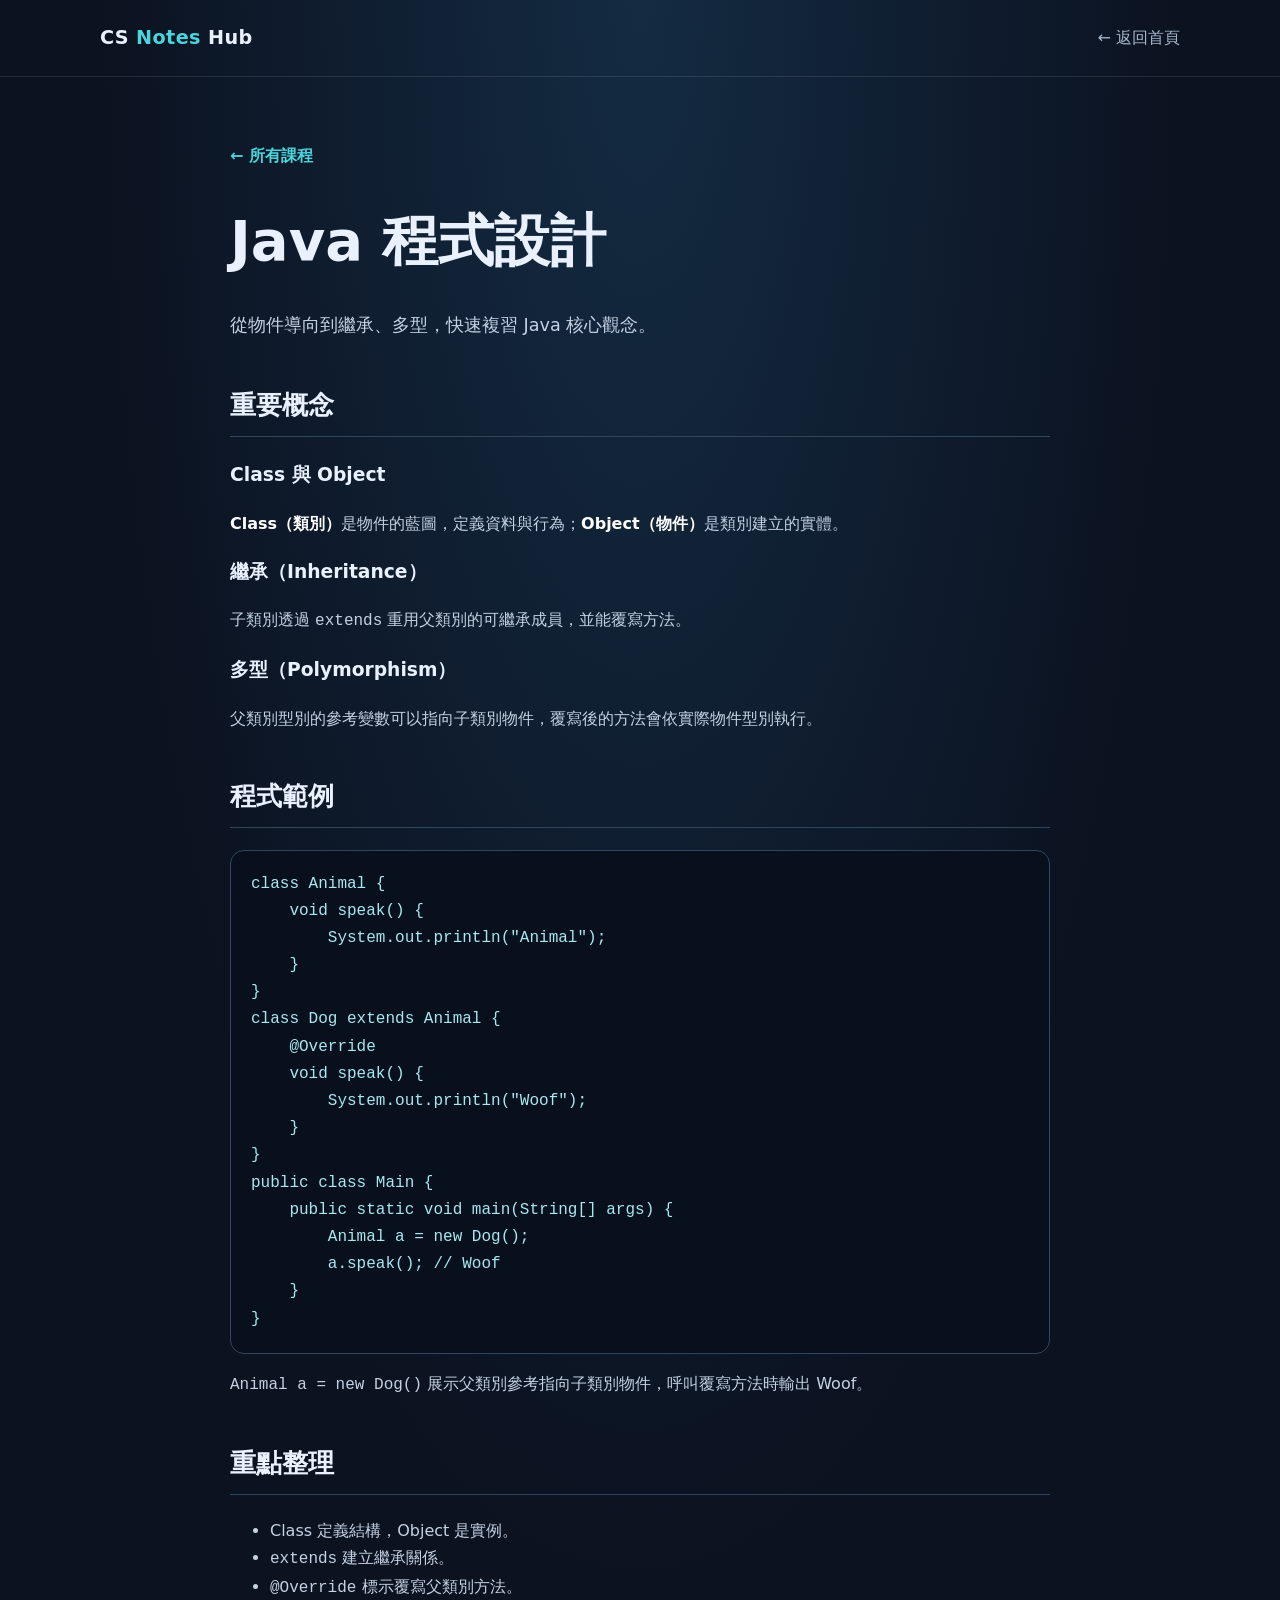
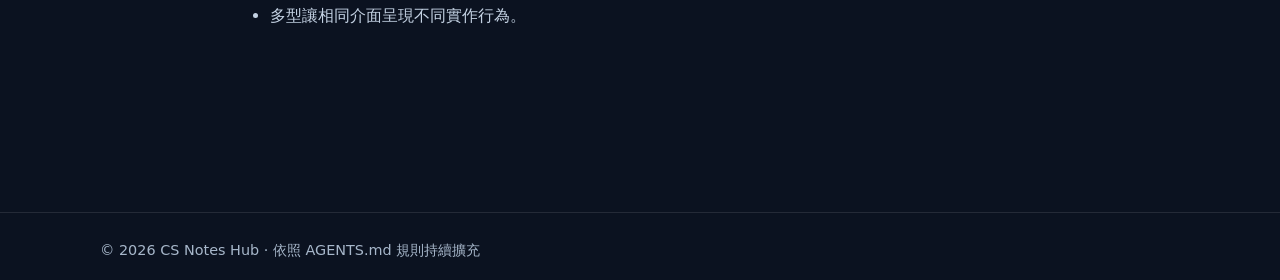
==== notes/java.html @ 1199af2c "Add notes/java.html" ====
<!doctype html><html lang="zh-Hant"><head><meta charset="utf-8"><meta name="viewport" content="width=device-width,initial-scale=1"><title>Java 程式設計 | CS Notes Hub</title><meta name="description" content="從物件導向到繼承、多型，快速複習 Java 核心觀念。"><link rel="stylesheet" href="../style.css"></head><body><header class="site-header"><nav class="container nav"><a class="logo" href="../index.html">CS <span>Notes</span> Hub</a><a href="../index.html">← 返回首頁</a></nav></header><main class="container article"><a class="back" href="../index.html">← 所有課程</a><h1>Java 程式設計</h1><p class="lead">從物件導向到繼承、多型，快速複習 Java 核心觀念。</p><section><h2>重要概念</h2><h3>Class 與 Object</h3><p><strong>Class（類別）</strong>是物件的藍圖，定義資料與行為；<strong>Object（物件）</strong>是類別建立的實體。</p><h3>繼承（Inheritance）</h3><p>子類別透過 <code>extends</code> 重用父類別的可繼承成員，並能覆寫方法。</p><h3>多型（Polymorphism）</h3><p>父類別型別的參考變數可以指向子類別物件，覆寫後的方法會依實際物件型別執行。</p></section><section><h2>程式範例</h2><pre><code>class Animal {
    void speak() {
        System.out.println("Animal");
    }
}
class Dog extends Animal {
    @Override
    void speak() {
        System.out.println("Woof");
    }
}
public class Main {
    public static void main(String[] args) {
        Animal a = new Dog();
        a.speak(); // Woof
    }
}</code></pre><p><code>Animal a = new Dog()</code> 展示父類別參考指向子類別物件，呼叫覆寫方法時輸出 Woof。</p></section><section><h2>重點整理</h2><ul><li>Class 定義結構，Object 是實例。</li><li><code>extends</code> 建立繼承關係。</li><li><code>@Override</code> 標示覆寫父類別方法。</li><li>多型讓相同介面呈現不同實作行為。</li></ul></section></main><footer><div class="container">© 2026 CS Notes Hub · 依照 AGENTS.md 規則持續擴充</div></footer></body></html>
---- style.css ----
:root{color-scheme:dark;--bg:#0b1220;--panel:#142237;--text:#e9f1ff;--muted:#a7b7ca;--accent:#4bd4db}*{box-sizing:border-box}html{scroll-behavior:smooth}body{margin:0;background:radial-gradient(ellipse at top,#142b42 0,#0b1220 60%);color:var(--text);font:16px/1.7 system-ui,-apple-system,"Noto Sans TC",sans-serif}a{color:inherit;text-decoration:none}a:focus-visible,input:focus-visible{outline:3px solid var(--accent);outline-offset:4px}.container{width:min(1080px,calc(100% - 40px));margin:auto}.site-header{border-bottom:1px solid #ffffff1a}.nav{min-height:76px;display:flex;justify-content:space-between;align-items:center}.logo{font-size:1.2rem;font-weight:800;letter-spacing:.02em}.logo span,em{color:var(--accent)}.nav>a:last-child{color:var(--muted)}.hero{padding:100px 0 85px}.eyebrow{color:var(--accent);font-size:.85rem;font-weight:800;letter-spacing:.2em}.hero h1{font-size:clamp(2.5rem,6vw,5rem);line-height:1.18;letter-spacing:-.04em;margin:18px 0}.hero em{font-style:normal}.lead{max-width:680px;font-size:1.1rem;color:var(--muted)}.tags{display:flex;flex-wrap:wrap;gap:10px;margin-top:28px}.tags span{padding:6px 13px;background:#ffffff12;border:1px solid #ffffff20;border-radius:100px;font-size:.85rem;color:#c9d7e9}.section-head{display:flex;justify-content:space-between;align-items:center;gap:16px}.section-head p{color:var(--muted)}h2{font-size:1.65rem}label{display:block;margin:10px 0 8px;color:var(--muted)}input{width:100%;padding:14px 17px;background:#15253a;border:1px solid #38506b;color:var(--text);border-radius:12px;font:inherit;margin-bottom:25px}.course-grid{display:grid;grid-template-columns:repeat(3,minmax(0,1fr));gap:20px}.course-card{display:flex;flex-direction:column;min-height:270px;padding:28px;background:var(--panel);border:1px solid #31465e;border-radius:20px;transition:transform .2s,border-color .2s}.course-card:hover{transform:translateY(-5px);border-color:var(--accent)}.emoji{font-size:2rem}.course-card h3{font-size:1.3rem;margin:14px 0 0}.course-card p{color:var(--muted);flex:1}.card-foot{font-weight:700;color:var(--accent)}footer{margin-top:90px;border-top:1px solid #ffffff1a;padding:25px 0;color:var(--muted);font-size:.9rem}.article{max-width:820px;padding:65px 0}.article h1{font-size:clamp(2rem,5vw,3.5rem);line-height:1.2}.article h2{margin-top:42px;border-bottom:1px solid #31465e;padding-bottom:8px}.article p,.article li{color:#c4d2e3}.article section{margin-bottom:28px}.back{color:var(--accent);font-weight:700}.article pre{padding:20px;overflow-x:auto;border:1px solid #31465e;border-radius:14px;background:#08101d;color:#a8e8ef}.article code{font-family:ui-monospace,Consolas,monospace}.article strong{color:#fff}@media(max-width:750px){.hero{padding:65px 0}.course-grid{grid-template-columns:1fr}.section-head{align-items:flex-start;flex-direction:column;gap:0}.course-card{min-height:210px}.article{padding-top:40px}}
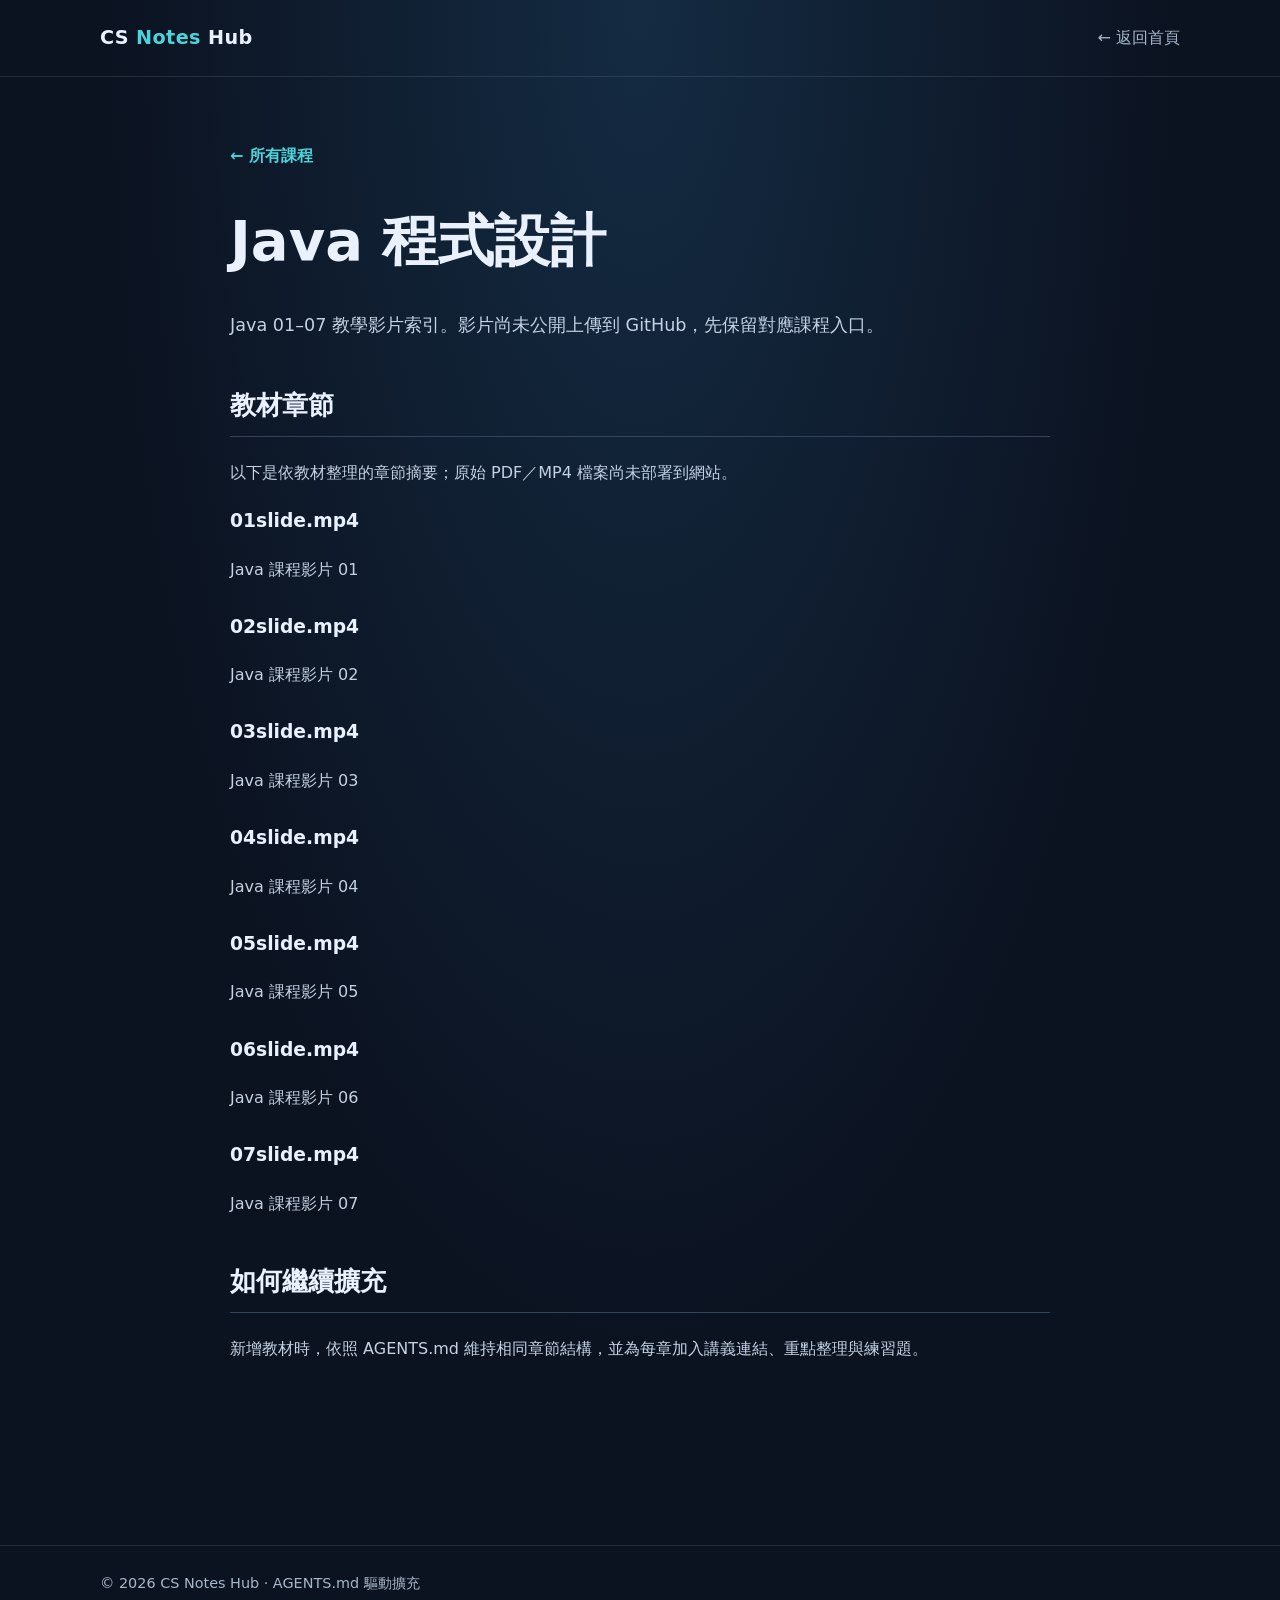
==== commit b6ae611f: "Organize uploaded course slide chapters in notes/java.html" ====
--- a/notes/java.html
+++ b/notes/java.html
@@ -1,17 +1 @@
-<!doctype html><html lang="zh-Hant"><head><meta charset="utf-8"><meta name="viewport" content="width=device-width,initial-scale=1"><title>Java 程式設計 | CS Notes Hub</title><meta name="description" content="從物件導向到繼承、多型，快速複習 Java 核心觀念。"><link rel="stylesheet" href="../style.css"></head><body><header class="site-header"><nav class="container nav"><a class="logo" href="../index.html">CS <span>Notes</span> Hub</a><a href="../index.html">← 返回首頁</a></nav></header><main class="container article"><a class="back" href="../index.html">← 所有課程</a><h1>Java 程式設計</h1><p class="lead">從物件導向到繼承、多型，快速複習 Java 核心觀念。</p><section><h2>重要概念</h2><h3>Class 與 Object</h3><p><strong>Class（類別）</strong>是物件的藍圖，定義資料與行為；<strong>Object（物件）</strong>是類別建立的實體。</p><h3>繼承（Inheritance）</h3><p>子類別透過 <code>extends</code> 重用父類別的可繼承成員，並能覆寫方法。</p><h3>多型（Polymorphism）</h3><p>父類別型別的參考變數可以指向子類別物件，覆寫後的方法會依實際物件型別執行。</p></section><section><h2>程式範例</h2><pre><code>class Animal {
-    void speak() {
-        System.out.println("Animal");
-    }
-}
-class Dog extends Animal {
-    @Override
-    void speak() {
-        System.out.println("Woof");
-    }
-}
-public class Main {
-    public static void main(String[] args) {
-        Animal a = new Dog();
-        a.speak(); // Woof
-    }
-}</code></pre><p><code>Animal a = new Dog()</code> 展示父類別參考指向子類別物件，呼叫覆寫方法時輸出 Woof。</p></section><section><h2>重點整理</h2><ul><li>Class 定義結構，Object 是實例。</li><li><code>extends</code> 建立繼承關係。</li><li><code>@Override</code> 標示覆寫父類別方法。</li><li>多型讓相同介面呈現不同實作行為。</li></ul></section></main><footer><div class="container">© 2026 CS Notes Hub · 依照 AGENTS.md 規則持續擴充</div></footer></body></html>+<!doctype html><html lang="zh-Hant"><head><meta charset="utf-8"><meta name="viewport" content="width=device-width,initial-scale=1"><title>Java 程式設計 | CS Notes Hub</title><link rel="stylesheet" href="../style.css"></head><body><header class="site-header"><nav class="container nav"><a class="logo" href="../index.html">CS <span>Notes</span> Hub</a><a href="../index.html">← 返回首頁</a></nav></header><main class="container article"><a class="back" href="../index.html">← 所有課程</a><h1>Java 程式設計</h1><p class="lead">Java 01–07 教學影片索引。影片尚未公開上傳到 GitHub，先保留對應課程入口。</p><section><h2>教材章節</h2><p>以下是依教材整理的章節摘要；原始 PDF／MP4 檔案尚未部署到網站。</p><section id="chapter-1"><h3>01slide.mp4</h3><p>Java 課程影片 01</p></section><section id="chapter-2"><h3>02slide.mp4</h3><p>Java 課程影片 02</p></section><section id="chapter-3"><h3>03slide.mp4</h3><p>Java 課程影片 03</p></section><section id="chapter-4"><h3>04slide.mp4</h3><p>Java 課程影片 04</p></section><section id="chapter-5"><h3>05slide.mp4</h3><p>Java 課程影片 05</p></section><section id="chapter-6"><h3>06slide.mp4</h3><p>Java 課程影片 06</p></section><section id="chapter-7"><h3>07slide.mp4</h3><p>Java 課程影片 07</p></section></section><section><h2>如何繼續擴充</h2><p>新增教材時，依照 AGENTS.md 維持相同章節結構，並為每章加入講義連結、重點整理與練習題。</p></section></main><footer><div class="container">© 2026 CS Notes Hub · AGENTS.md 驅動擴充</div></footer></body></html>
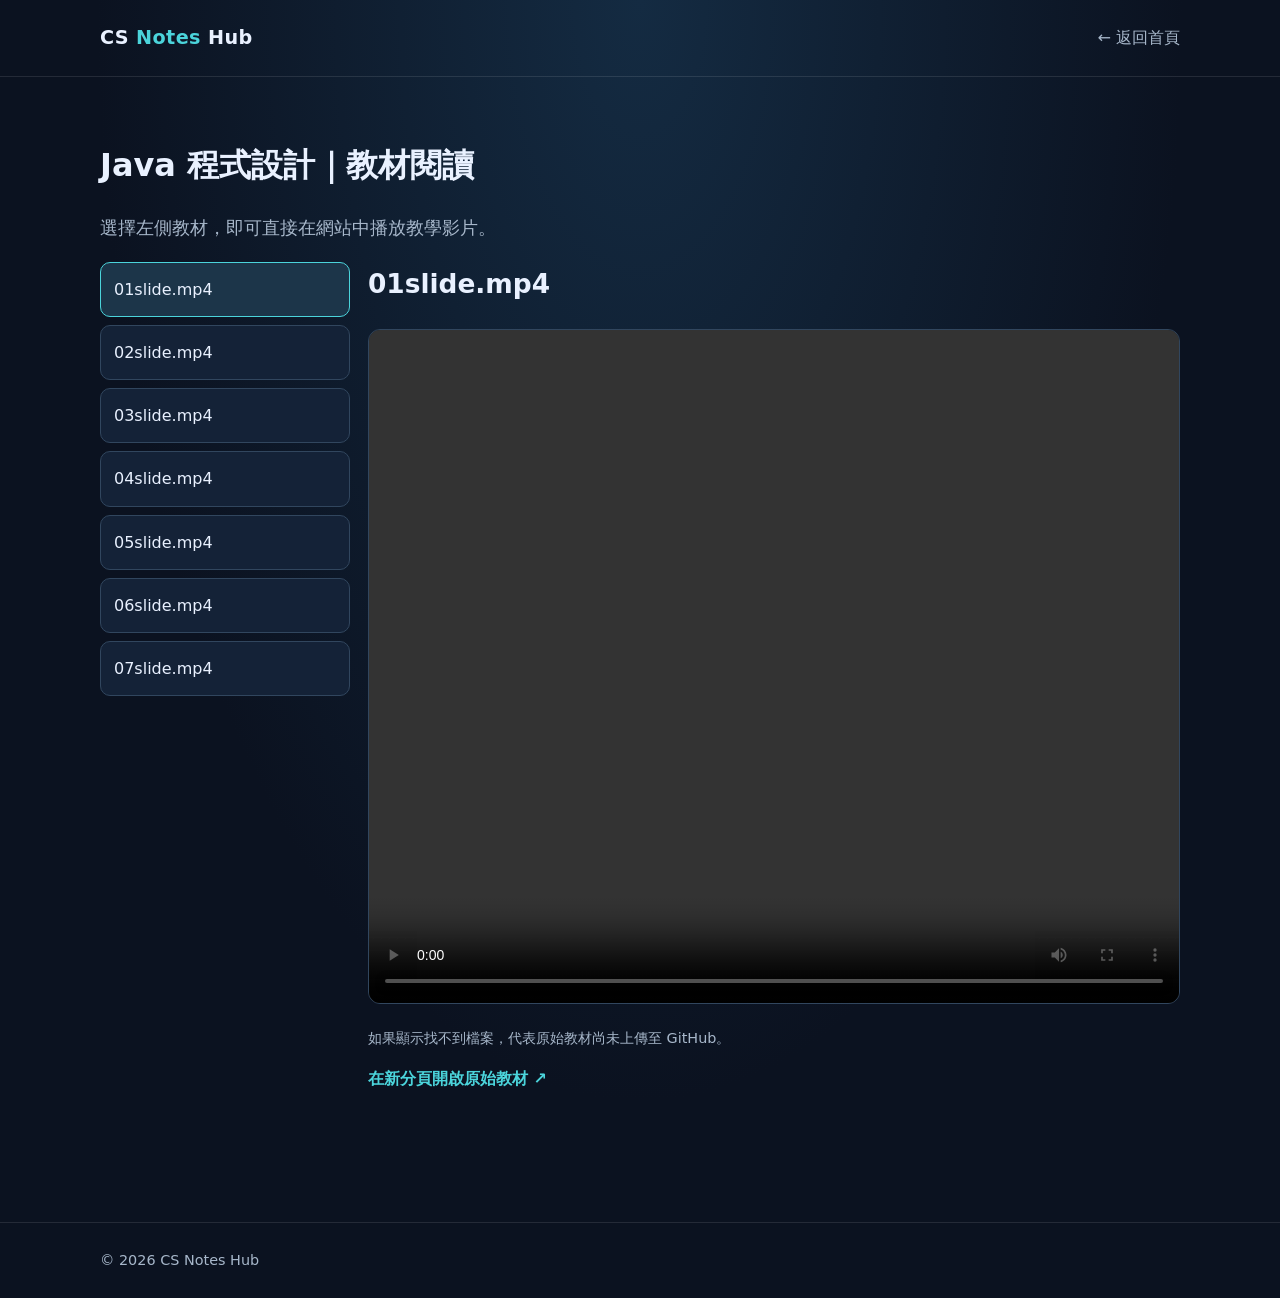
==== commit 0d484bed: "Add in-page video course viewer to notes/java.html" ====
--- a/notes/java.html
+++ b/notes/java.html
@@ -1 +1 @@
-<!doctype html><html lang="zh-Hant"><head><meta charset="utf-8"><meta name="viewport" content="width=device-width,initial-scale=1"><title>Java 程式設計 | CS Notes Hub</title><link rel="stylesheet" href="../style.css"></head><body><header class="site-header"><nav class="container nav"><a class="logo" href="../index.html">CS <span>Notes</span> Hub</a><a href="../index.html">← 返回首頁</a></nav></header><main class="container article"><a class="back" href="../index.html">← 所有課程</a><h1>Java 程式設計</h1><p class="lead">Java 01–07 教學影片索引。影片尚未公開上傳到 GitHub，先保留對應課程入口。</p><section><h2>教材章節</h2><p>以下是依教材整理的章節摘要；原始 PDF／MP4 檔案尚未部署到網站。</p><section id="chapter-1"><h3>01slide.mp4</h3><p>Java 課程影片 01</p></section><section id="chapter-2"><h3>02slide.mp4</h3><p>Java 課程影片 02</p></section><section id="chapter-3"><h3>03slide.mp4</h3><p>Java 課程影片 03</p></section><section id="chapter-4"><h3>04slide.mp4</h3><p>Java 課程影片 04</p></section><section id="chapter-5"><h3>05slide.mp4</h3><p>Java 課程影片 05</p></section><section id="chapter-6"><h3>06slide.mp4</h3><p>Java 課程影片 06</p></section><section id="chapter-7"><h3>07slide.mp4</h3><p>Java 課程影片 07</p></section></section><section><h2>如何繼續擴充</h2><p>新增教材時，依照 AGENTS.md 維持相同章節結構，並為每章加入講義連結、重點整理與練習題。</p></section></main><footer><div class="container">© 2026 CS Notes Hub · AGENTS.md 驅動擴充</div></footer></body></html>+<!doctype html><html lang="zh-Hant"><head><meta charset="utf-8"><meta name="viewport" content="width=device-width,initial-scale=1"><title>Java 程式設計 | CS Notes Hub</title><link rel="stylesheet" href="../style.css"><style>.viewer-layout{display:grid;grid-template-columns:250px minmax(0,1fr);gap:18px}.slide-menu{display:flex;flex-direction:column;gap:8px}.slide-choice{border:1px solid #31465e;border-radius:10px;background:#142237;color:#e9f1ff;text-align:left;padding:13px;cursor:pointer;font:inherit}.slide-choice:hover,.slide-choice.active{border-color:#4bd4db;background:#1c3549}.viewer{width:100%;height:min(75vh,820px);border:1px solid #31465e;border-radius:12px;background:#101b2c}.notice{color:#a7b7ca;font-size:.9rem}@media(max-width:760px){.viewer-layout{grid-template-columns:1fr}.viewer{height:68vh}.slide-menu{display:grid;grid-template-columns:repeat(2,minmax(0,1fr))}}</style></head><body><header class="site-header"><nav class="container nav"><a class="logo" href="../index.html">CS <span>Notes</span> Hub</a><a href="../index.html">← 返回首頁</a></nav></header><main class="container" style="padding:40px 0"><h1>Java 程式設計｜教材閱讀</h1><p class="lead">選擇左側教材，即可直接在網站中播放教學影片。</p><div class="viewer-layout"><aside class="slide-menu" aria-label="教材選單"><button class="slide-choice" type="button" data-file="../videos/01slide.mp4">01slide.mp4</button><button class="slide-choice" type="button" data-file="../videos/02slide.mp4">02slide.mp4</button><button class="slide-choice" type="button" data-file="../videos/03slide.mp4">03slide.mp4</button><button class="slide-choice" type="button" data-file="../videos/04slide.mp4">04slide.mp4</button><button class="slide-choice" type="button" data-file="../videos/05slide.mp4">05slide.mp4</button><button class="slide-choice" type="button" data-file="../videos/06slide.mp4">06slide.mp4</button><button class="slide-choice" type="button" data-file="../videos/07slide.mp4">07slide.mp4</button></aside><section><h2 id="viewer-title" style="margin-top:0">選擇教材</h2><video id="slide-viewer" class="viewer" controls playsinline preload="metadata"></video><p id="status" class="notice">如果顯示找不到檔案，代表原始教材尚未上傳至 GitHub。</p><a id="open-file" class="back" target="_blank" rel="noopener" href="#">在新分頁開啟原始教材 ↗</a></section></div></main><footer><div class="container">© 2026 CS Notes Hub</div></footer><script>const buttons=[...document.querySelectorAll('.slide-choice')];const viewer=document.querySelector('#slide-viewer');const heading=document.querySelector('#viewer-title');const openFile=document.querySelector('#open-file');function select(b){buttons.forEach(x=>x.classList.toggle('active',x===b));heading.textContent=b.textContent;viewer.src=b.dataset.file;openFile.href=b.dataset.file;}buttons.forEach(b=>b.addEventListener('click',()=>select(b)));if(buttons.length)select(buttons[0]);</script></body></html>
